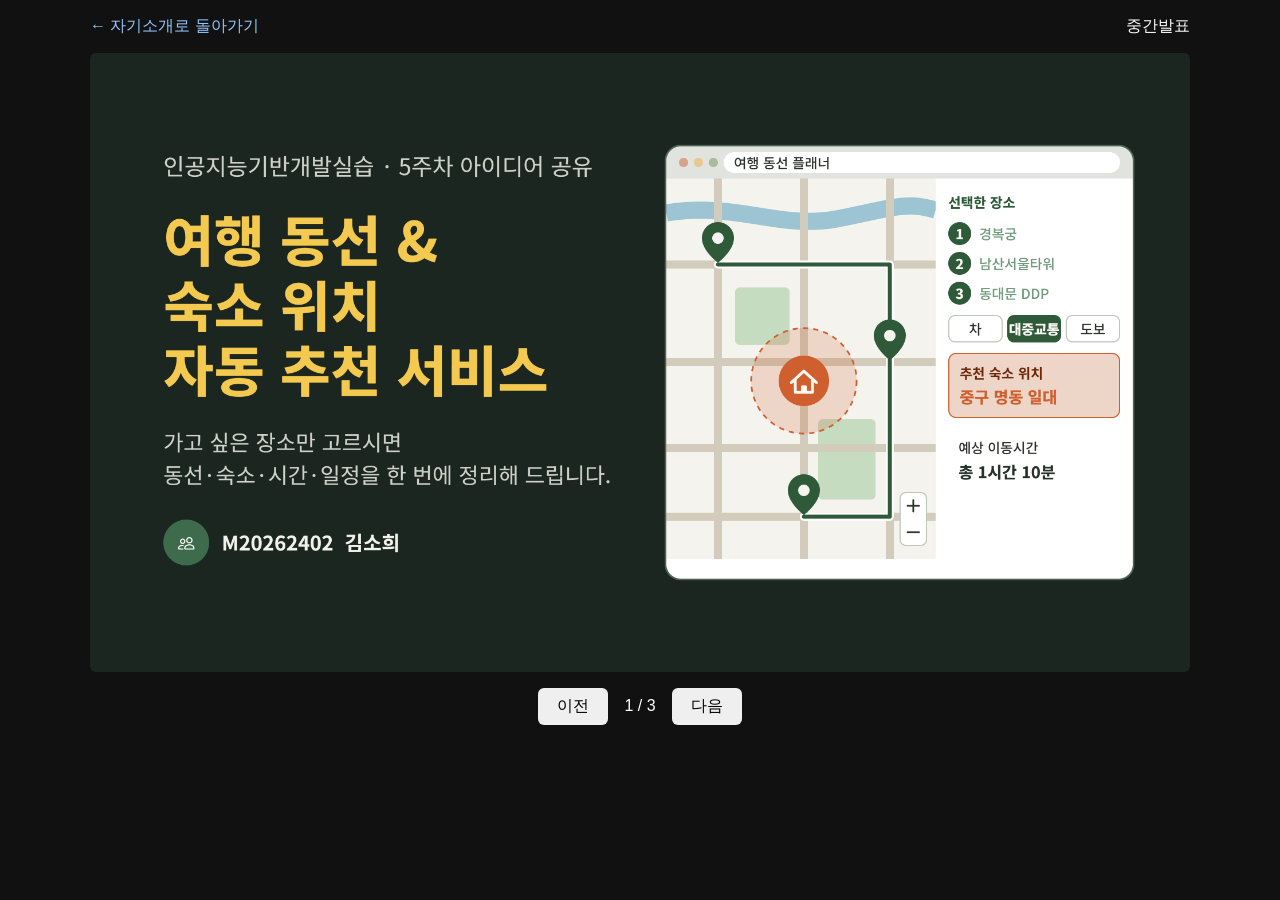
==== midterm.html @ 91979d1b "5주차 발표자료 추가" ====
<!DOCTYPE html>
<html lang="ko">
<head>
  <meta charset="UTF-8">
  <meta name="viewport" content="width=device-width, initial-scale=1">
  <title>중간발표 자료</title>
  <style>
    body { margin: 0; background: #111; color: #fff; font-family: sans-serif;
           display: flex; flex-direction: column; align-items: center; min-height: 100vh; }
    header { width: 100%; max-width: 1100px; padding: 1rem; display: flex; justify-content: space-between; }
    header a { color: #93c5fd; text-decoration: none; }
    #slide { width: 95%; max-width: 1100px; border-radius: 6px; }
    nav { margin: 1rem; display: flex; gap: 1rem; align-items: center; }
    button { padding: .5rem 1.2rem; font-size: 1rem; border: none; border-radius: 6px; cursor: pointer; }
  </style>
</head>
<body>
  <header>
    <a href="index.html">← 자기소개로 돌아가기</a>
    <span>중간발표</span>
  </header>
  <img id="slide" alt="발표 슬라이드">
  <nav>
    <button id="prev">이전</button>
    <span id="count"></span>
    <button id="next">다음</button>
  </nav>
  <script>
    const TOTAL = 3;                       // 슬라이드 장수로 수정
    const path = n => `slides/midterm/${String(n).padStart(2, '0')}.png`;
    let cur = 1;
    const img = document.getElementById('slide');
    const count = document.getElementById('count');
    function show(n) {
      cur = Math.min(Math.max(n, 1), TOTAL);
      img.src = path(cur);
      count.textContent = `${cur} / ${TOTAL}`;
    }
    document.getElementById('prev').onclick = () => show(cur - 1);
    document.getElementById('next').onclick = () => show(cur + 1);
    document.addEventListener('keydown', e => {
      if (e.key === 'ArrowLeft') show(cur - 1);
      if (e.key === 'ArrowRight') show(cur + 1);
    });
    show(1);
  </script>
</body>
</html>
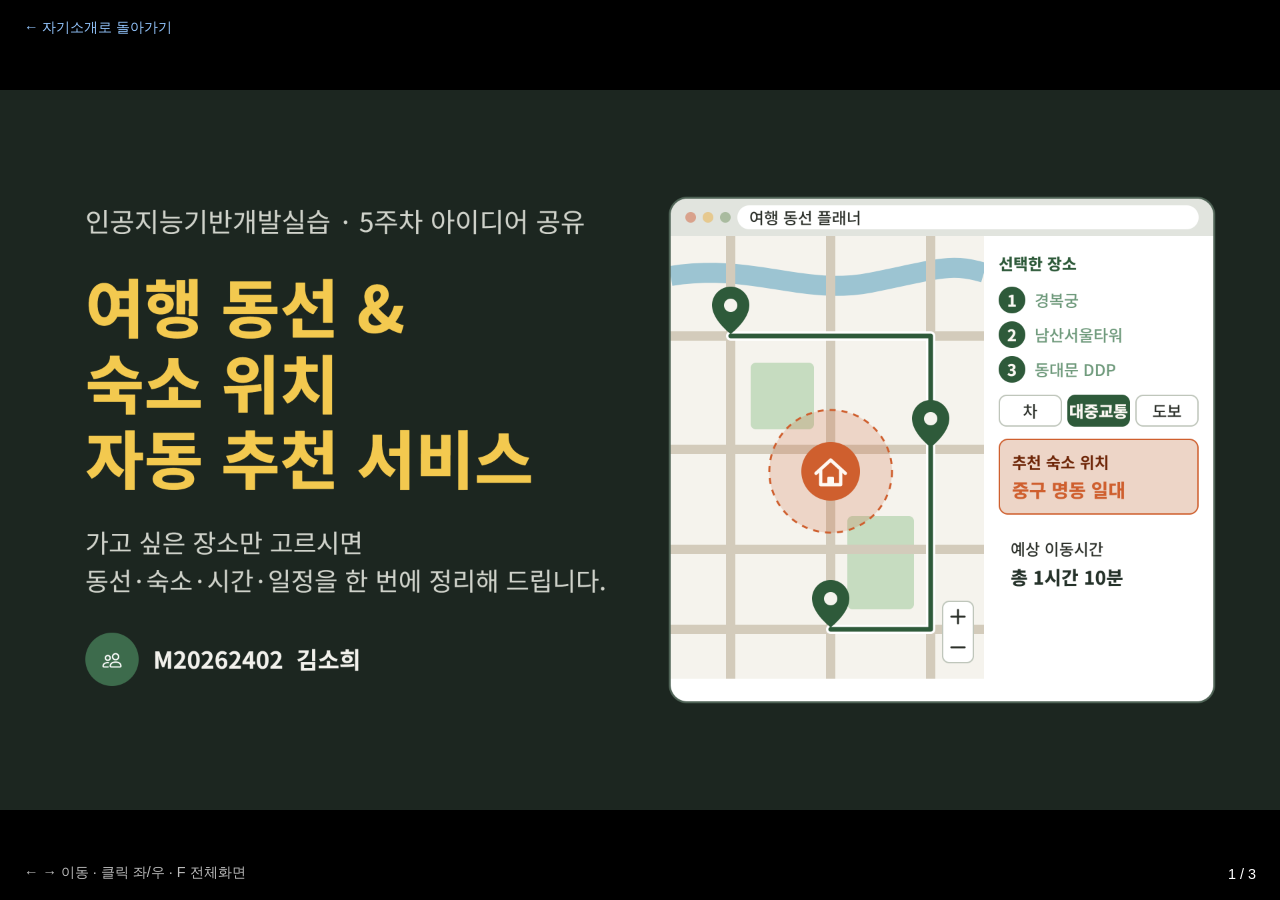
==== commit 288f9c98: "발표 슬라이드 모드 적용" ====
--- a/midterm.html
+++ b/midterm.html
@@ -5,44 +5,155 @@
   <meta name="viewport" content="width=device-width, initial-scale=1">
   <title>중간발표 자료</title>
   <style>
-    body { margin: 0; background: #111; color: #fff; font-family: sans-serif;
-           display: flex; flex-direction: column; align-items: center; min-height: 100vh; }
-    header { width: 100%; max-width: 1100px; padding: 1rem; display: flex; justify-content: space-between; }
-    header a { color: #93c5fd; text-decoration: none; }
-    #slide { width: 95%; max-width: 1100px; border-radius: 6px; }
-    nav { margin: 1rem; display: flex; gap: 1rem; align-items: center; }
-    button { padding: .5rem 1.2rem; font-size: 1rem; border: none; border-radius: 6px; cursor: pointer; }
+    * { box-sizing: border-box; margin: 0; }
+
+    html, body {
+      height: 100%;
+      overflow: hidden;          /* 스크롤 없음 */
+      background: #000;
+      color: #fff;
+      font-family: sans-serif;
+      user-select: none;         /* 클릭할 때 글자·이미지 선택 방지 */
+    }
+
+    /* 슬라이드: 화면에 맞춰 잘림 없이 최대 크기 */
+    #slide {
+      position: fixed;
+      inset: 0;
+      width: 100%;
+      height: 100%;
+      object-fit: contain;
+      cursor: pointer;
+    }
+
+    /* 마우스를 움직일 때만 잠깐 보이는 안내 요소 */
+    .ui {
+      position: fixed;
+      z-index: 10;
+      padding: 6px 12px;
+      border-radius: 6px;
+      background: rgba(0, 0, 0, 0.55);
+      font-size: 0.9rem;
+      opacity: 0;
+      transition: opacity 0.3s;
+      pointer-events: none;
+    }
+    body.show-ui .ui { opacity: 1; pointer-events: auto; }
+
+    /* 원형 화살표 커서: 왼쪽 절반은 이전(◀), 오른쪽 절반은 다음(▶) */
+    body.cur-prev #slide {
+      cursor: url("data:image/svg+xml,<svg xmlns='http://www.w3.org/2000/svg' width='48' height='48' viewBox='0 0 48 48'><circle cx='24' cy='24' r='21' fill='rgba(0,0,0,0.45)' stroke='white' stroke-width='2.5'/><path d='M28 15l-9 9 9 9' fill='none' stroke='white' stroke-width='3.5' stroke-linecap='round' stroke-linejoin='round'/></svg>") 24 24, w-resize;
+    }
+    body.cur-next #slide {
+      cursor: url("data:image/svg+xml,<svg xmlns='http://www.w3.org/2000/svg' width='48' height='48' viewBox='0 0 48 48'><circle cx='24' cy='24' r='21' fill='rgba(0,0,0,0.45)' stroke='white' stroke-width='2.5'/><path d='M20 15l9 9-9 9' fill='none' stroke='white' stroke-width='3.5' stroke-linecap='round' stroke-linejoin='round'/></svg>") 24 24, e-resize;
+    }
+
+    /* 창이 작을 때: 커서 32px로 축소 */
+    @media (max-width: 1000px), (max-height: 650px) {
+      body.cur-prev #slide {
+        cursor: url("data:image/svg+xml,<svg xmlns='http://www.w3.org/2000/svg' width='32' height='32' viewBox='0 0 48 48'><circle cx='24' cy='24' r='21' fill='rgba(0,0,0,0.45)' stroke='white' stroke-width='2.5'/><path d='M28 15l-9 9 9 9' fill='none' stroke='white' stroke-width='3.5' stroke-linecap='round' stroke-linejoin='round'/></svg>") 16 16, w-resize;
+      }
+      body.cur-next #slide {
+        cursor: url("data:image/svg+xml,<svg xmlns='http://www.w3.org/2000/svg' width='32' height='32' viewBox='0 0 48 48'><circle cx='24' cy='24' r='21' fill='rgba(0,0,0,0.45)' stroke='white' stroke-width='2.5'/><path d='M20 15l9 9-9 9' fill='none' stroke='white' stroke-width='3.5' stroke-linecap='round' stroke-linejoin='round'/></svg>") 16 16, e-resize;
+      }
+    }
+
+    /* 2초간 움직임 없으면 커서 숨김 (위 규칙보다 뒤에 있어야 적용됨) */
+    body.hide-cursor, body.hide-cursor #slide { cursor: none; }
+
+    #back  { top: 12px; left: 12px; color: #93c5fd; text-decoration: none; }
+    #count { bottom: 12px; right: 12px; }
+    #hint  { bottom: 12px; left: 12px; color: #bbb; }
+
+    @media (max-width: 600px) { #hint { display: none; } }
   </style>
 </head>
 <body>
-  <header>
-    <a href="index.html">← 자기소개로 돌아가기</a>
-    <span>중간발표</span>
-  </header>
-  <img id="slide" alt="발표 슬라이드">
-  <nav>
-    <button id="prev">이전</button>
-    <span id="count"></span>
-    <button id="next">다음</button>
-  </nav>
+  <img id="slide" alt="발표 슬라이드" draggable="false">
+
+  <a id="back" class="ui" href="index.html">← 자기소개로 돌아가기</a>
+  <div id="count" class="ui"></div>
+  <div id="hint" class="ui">← → 이동 · 클릭 좌/우 · F 전체화면</div>
+
   <script>
-    const TOTAL = 3;                       // 슬라이드 장수로 수정
+    const TOTAL = 3;   // 슬라이드 장수로 수정
     const path = n => `slides/midterm/${String(n).padStart(2, '0')}.png`;
-    let cur = 1;
+
     const img = document.getElementById('slide');
     const count = document.getElementById('count');
+
+    // 주소 끝 #번호로 시작 장 지정 (새로고침해도 보던 장 유지)
+    let cur = parseInt(location.hash.slice(1)) || 1;
+
     function show(n) {
       cur = Math.min(Math.max(n, 1), TOTAL);
       img.src = path(cur);
+      img.alt = `슬라이드 ${cur}`;
       count.textContent = `${cur} / ${TOTAL}`;
+      history.replaceState(null, '', `#${cur}`);
+      // 앞뒤 장을 미리 불러와서 넘길 때 깜빡임 방지
+      [cur - 1, cur + 1].forEach(i => {
+        if (i >= 1 && i <= TOTAL) new Image().src = path(i);
+      });
     }
-    document.getElementById('prev').onclick = () => show(cur - 1);
-    document.getElementById('next').onclick = () => show(cur + 1);
+
+    // 키보드
     document.addEventListener('keydown', e => {
-      if (e.key === 'ArrowLeft') show(cur - 1);
-      if (e.key === 'ArrowRight') show(cur + 1);
+      if (['ArrowRight', 'ArrowDown', 'PageDown', ' ', 'Enter'].includes(e.key)) {
+        e.preventDefault(); show(cur + 1);
+      } else if (['ArrowLeft', 'ArrowUp', 'PageUp', 'Backspace'].includes(e.key)) {
+        e.preventDefault(); show(cur - 1);
+      } else if (e.key === 'Home') {
+        show(1);
+      } else if (e.key === 'End') {
+        show(TOTAL);
+      } else if (e.key === 'f' || e.key === 'F') {
+        if (!document.fullscreenElement) document.documentElement.requestFullscreen();
+        else document.exitFullscreen();
+      }
     });
-    show(1);
+
+    // 마우스 클릭: 화면 왼쪽 절반은 이전, 오른쪽 절반은 다음
+    img.addEventListener('click', e => {
+      if (e.clientX < window.innerWidth / 2) show(cur - 1);
+      else show(cur + 1);
+    });
+
+    // 휴대폰: 좌우로 밀어서 넘기기
+    let startX = null;
+    img.addEventListener('touchstart', e => { startX = e.touches[0].clientX; }, { passive: true });
+    img.addEventListener('touchend', e => {
+      if (startX === null) return;
+      const dx = e.changedTouches[0].clientX - startX;
+      if (Math.abs(dx) > 40) show(dx < 0 ? cur + 1 : cur - 1);
+      startX = null;
+    });
+
+    // 마우스를 움직이면 안내 요소 표시, 2초 뒤 숨김
+    let timer;
+    function wake() {
+      document.body.classList.add('show-ui');
+      document.body.classList.remove('hide-cursor');
+      clearTimeout(timer);
+      timer = setTimeout(() => {
+        document.body.classList.remove('show-ui');
+        document.body.classList.add('hide-cursor');
+      }, 2000);
+    }
+    document.addEventListener('mousemove', wake);
+    document.addEventListener('touchstart', wake, { passive: true });
+
+    // 마우스 위치에 따라 커서 모양 바꾸기 (클릭 영역과 같은 기준: 화면 절반)
+    function updateCursor(x) {
+      const left = x < window.innerWidth / 2;
+      document.body.classList.toggle('cur-prev', left);
+      document.body.classList.toggle('cur-next', !left);
+    }
+    document.addEventListener('mousemove', e => updateCursor(e.clientX));
+    updateCursor(window.innerWidth);   // 처음엔 ▶ 커서로 시작
+
+    show(cur);
+    wake();
   </script>
 </body>
 </html>
